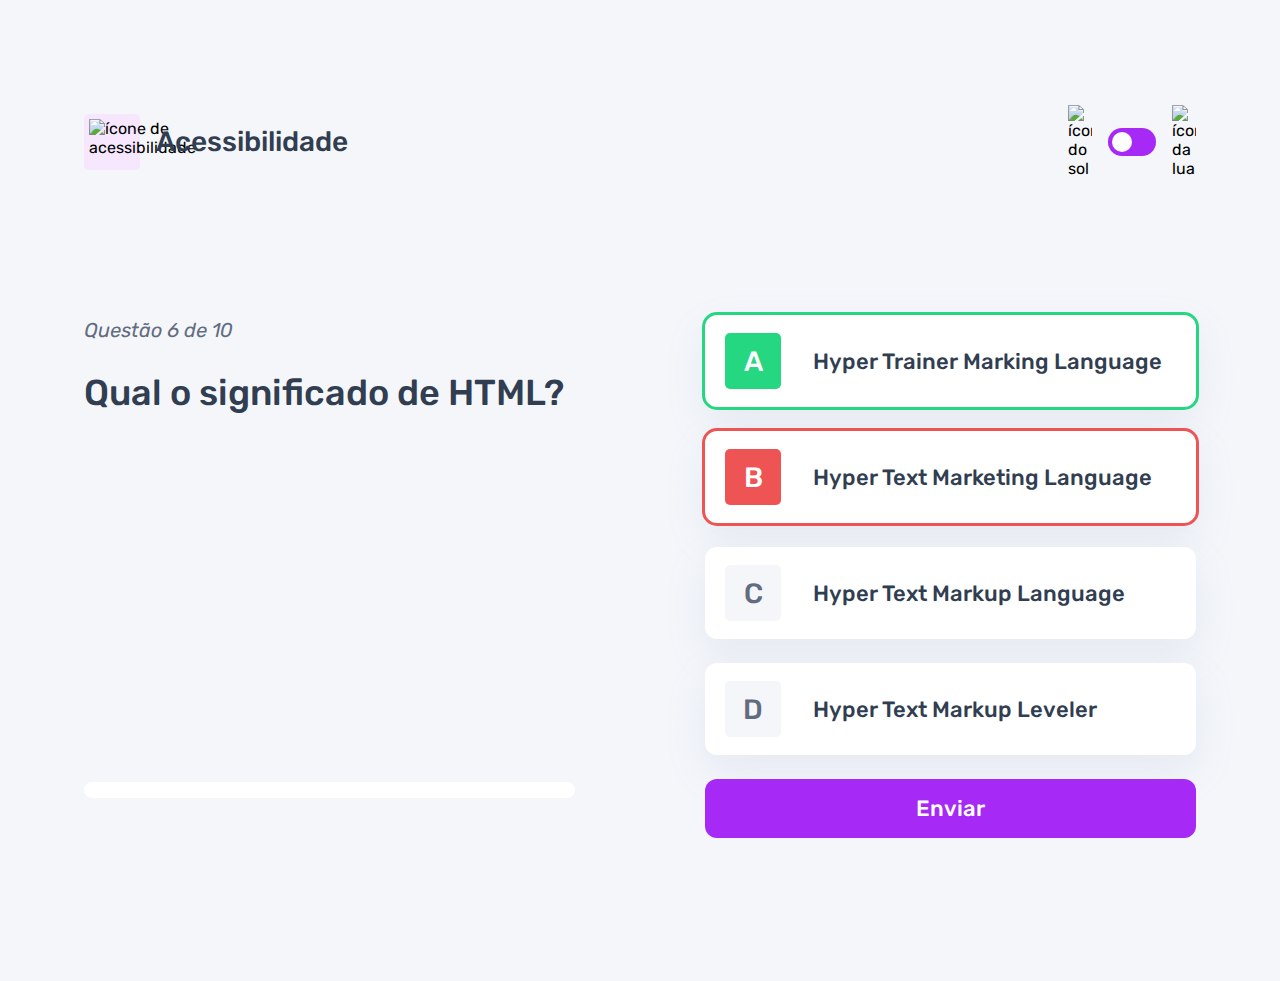
==== pages/quiz/quiz.html @ fcc84d75 "adicionando a responsividade para o desktop" ====
<!DOCTYPE html>
<html lang="en">
<head>
    <meta charset="UTF-8">
    <meta name="viewport" content="width=device-width, initial-scale=1.0">
    <link rel="preconnect" href="https://fonts.googleapis.com">
    <link rel="preconnect" href="https://fonts.gstatic.com" crossorigin>
    <link href="https://fonts.googleapis.com/css2?family=Rubik:ital,wght@0,300..900;1,300..900&display=swap" rel="stylesheet">
    <link rel="stylesheet" href="quiz.css">
    <title>Quiz Appp</title>
</head>
<body>
    <header>
        <div class="assunto">
            <div class="assunto_ícone">
                <img src="../../assets/images/icon-accessibility.svg" alt="ícone de acessibilidade">
            </div>
    
            <h1>Acessibilidade</h1>
        </div>
    
        <div class="tema">
            <img src="../../assets/images/icon-sun-dark.svg" alt="ícone do sol">
            <button>
                <div></div>
            </button>
            <img src="../../assets/images/icon-moon-dark.svg" alt="ícone da lua">
        </div>
       </header>
    
       <main>
        <section class="pergunta">
             <div>
            <p>Questão 6 de 10</p>
    
            <h2>Qual o significado de HTML?</h2>
            </div>
            <div class="barra_progresso">

            </div></div>

            </div>
        </section>
    
        <section class="alternativas">
            <form action="">
                <label for="alternativa_a" id="correta">
                    <input type="radio" id="alternativa_a" name="alternaiva">
                    <div>
                        <span>A</span>
                        Hyper Trainer Marking Language
                    </div>
                </label>
    
                <label for="alternativa_b" id="errada">
                    <input type="radio" id="alternativa_b" name="alternaiva">
    
                    <div>
                        <span>B</span>
                        Hyper Text Marketing Language                 
                    </div>
                </label>

                <label for="alternativa_c">
                    <input type="radio" id="alternativa_c" name="alternaiva">
    
                    <div>
                        <span>C</span>
                        Hyper Text Markup Language  
                    </div>             
                </label>
    
                <label for="alternativa_d">
                    <input type="radio" id="alternativa_d" name="alternaiva">
    
                    <div>
                        <span>D</span>
                        Hyper Text Markup Leveler  
                    </div>             
                </label>
            </form>
            <button>Enviar</button>
        </section>
       </main>
</body>
</html>
---- pages/quiz/quiz.css ----
* {
    margin: 0;
    padding: 0;
    box-sizing: border-box;
    font-family: "Rubik", sans-serif;
    -webkit-font-smoothing: antialiased;
}

:root{
    --bg-color: #f4f6fa;
    --purple: #a729f5;
    --primary-text-color: #313e51;
    --secondary-text-color: #626c7f;
    --button-bg: #fff;
    --shadow: 0px 16px 40px 0px rgba(143,160,193,0.14);
    --bg-html: #fff1e9;
    --bg-css: #e0fdef;
    --bg-javascript: #ebf0ff;
    --bg-acessibilidade: #f6e7ff;
    --white: #fff;
    --green: #26d782;
    --red: #ee5454;
    --bg-mobile: url(../../assets/images/pattern-background-mobile-light.svg);
    --bg-desktop: url(../../assets/images/pattern-background-desktop-light.svg);
}

body.escuro {
    --bg-color: #313e51;
    --bg-mobile: url(../../assets/images/pattern-background-mobile-dark.svg);
    --bg-desktop: url(../../assets/images/pattern-background-desktop-dark.svg);
    --primary-text-color: #fff;
    --secondary-text-color: #abc1e1;
    --button-bg: #3b4d66;
    --shadow:0px 16px 40px 0px rgba(49, 62, 81, 0.14);
}

body{
    height: 100vh;
    background: var(--bg-mobile) var(--bg-color);
    background-repeat: no-repeat;
    background-size: cover;
}

header {
    display: flex;
    justify-content: space-between;
    padding: 16px 24px;
}

.assunto {
    display: flex;
    align-items: center;
    gap: 16px;
}

.assunto_ícone {
    background: var(--bg-acessibilidade);
    width: 40px;
    height: 40px;
    padding: 5px;
    border-radius: 5px;
}


.assunto_ícone img {
    width: 100%;
}

.assunto h1 {
    font-size: 18px;
    font-weight: 500;
    color: var(--primary-text-color);
}

.tema {
    padding: 8px 0;
    display: flex;
    align-items: center;
    gap: 8px;
}

.tema img {
    width: 16px;
}

.tema button {
    height: 20px;
    width: 32px;
    background: var(--purple);
    border: 0;
    border-radius: 999px;
    padding: 4px;
}

.tema button div {
    background: var(--white);
    width: 12px;
    height: 12px;
    border-radius: 999px;
}

main {
    padding: 32px 24px;
}

.pergunta {
    margin-bottom: 40px;
}

.pergunta p {
    font-style: italic;
    font-size: 14px;
    color: var(--secondary-text-color);
    margin-bottom: 12px;
}

.pergunta h2 {
    font-size: 20px;
    font-weight: 500;
    color: var(--primary-text-color);
    line-height: 24px;
    margin-bottom: 24px;
}

.barra_progresso {
    background: var(--button-bg);
    height: 16px;
    padding: 4px;
    border-radius: 999px;
}

.barra_progresso div {
    height: 100%;
    width: 60%;
    background: var(--purple);
    border-radius: 999px;
}

.alternativas form {
    display: flex;
    flex-direction: column;
    gap: 12px;
    margin-bottom: 12px;
}

.alternativas label {
    display: block;
    background: var(--button-bg);
    padding: 12px;
    font-size: 18px;
    font-weight: 500;
    border-radius: 12px;
    box-shadow: var(--shadow);
    color: var(--primary-text-color);
}

.alternativas label:has(input:checked) {
    outline: 3px solid var(--purple);

    & span {
        background: var(--purple);
        color: var(--white);
    }
}

.alternativas label#correta {
    outline: 3px solid var(--green);

    & span {
        background: var(--green);
        color: var(--white);
    }
}

.alternativas label#errada {
    outline: 3px solid var(--red);

    & span {
        background: var(--red);
        color: var(--white);
    }
}

.alternativas input {
    display: none;
}

.alternativas div {
    display: flex;
    align-items: center;
    gap: 16px;
}                   

 .alternativas input {
    display: none;
 }

 .alternativas div span {
    display: block;
    width: 40px;
    height: 40px;
    background: var(--bg-color);
    border-radius: 5px;
    color: var(--secondary-text-color);

    display: flex;
    align-items: center;
    justify-content: center;
    flex-shrink: 0;
 }

.alternativas button {
    padding: 16px;
    border-radius: 12px;
    border: none;
    background: var(--purple);
    color: var(--white);
    width: 100%;

    font-size: 18px;
    font-weight: 500;
}


@media(min-width: 1100px) {
    
    header {
        margin-block: 81px;
        max-width: 1160px;
        margin-inline: auto;
    }

    .assunto_ícone {
        width: 56px;
        height: 56px;
    }

    .assunto h1 {
        font-size: 28px;
    }
    
    .tema {
        gap: 16px;
    }

    .tema img {
        width: 24px;
    }

    .tema button {
        width: 48px;
        height: 28px;
    }

    .tema button div {
        width: 20px;
        height: 20px;
    }
    main{
        max-width: 1160px;
        margin-inline: auto;

        display: flex;
        gap: 130px;
    }

    section {
        width: 100%;
    }

    .pergunta {
        display: flex;
        flex-direction: column;
        justify-content: space-between;
    }

    .pergunta p {
        font-size: 20px;
        line-height: 30px;
        margin-bottom: 27px;
    }

    .pergunta h2 {
        font-size: 36px;
        line-height: 42px;
    }

    .alternativas form {
        gap: 24px;
        margin-bottom: 24px;
    }

    .alternativas label {
        font-size: 22px;
        padding: 18px 20px;
    }

    .alternativas div {
        gap: 32px;
    }

    .alternativas div span {
        width: 56px;
        height: 56px;
        font-size: 28px;
    }

    .alternativas button {
        font-size: 22px;
    }
}
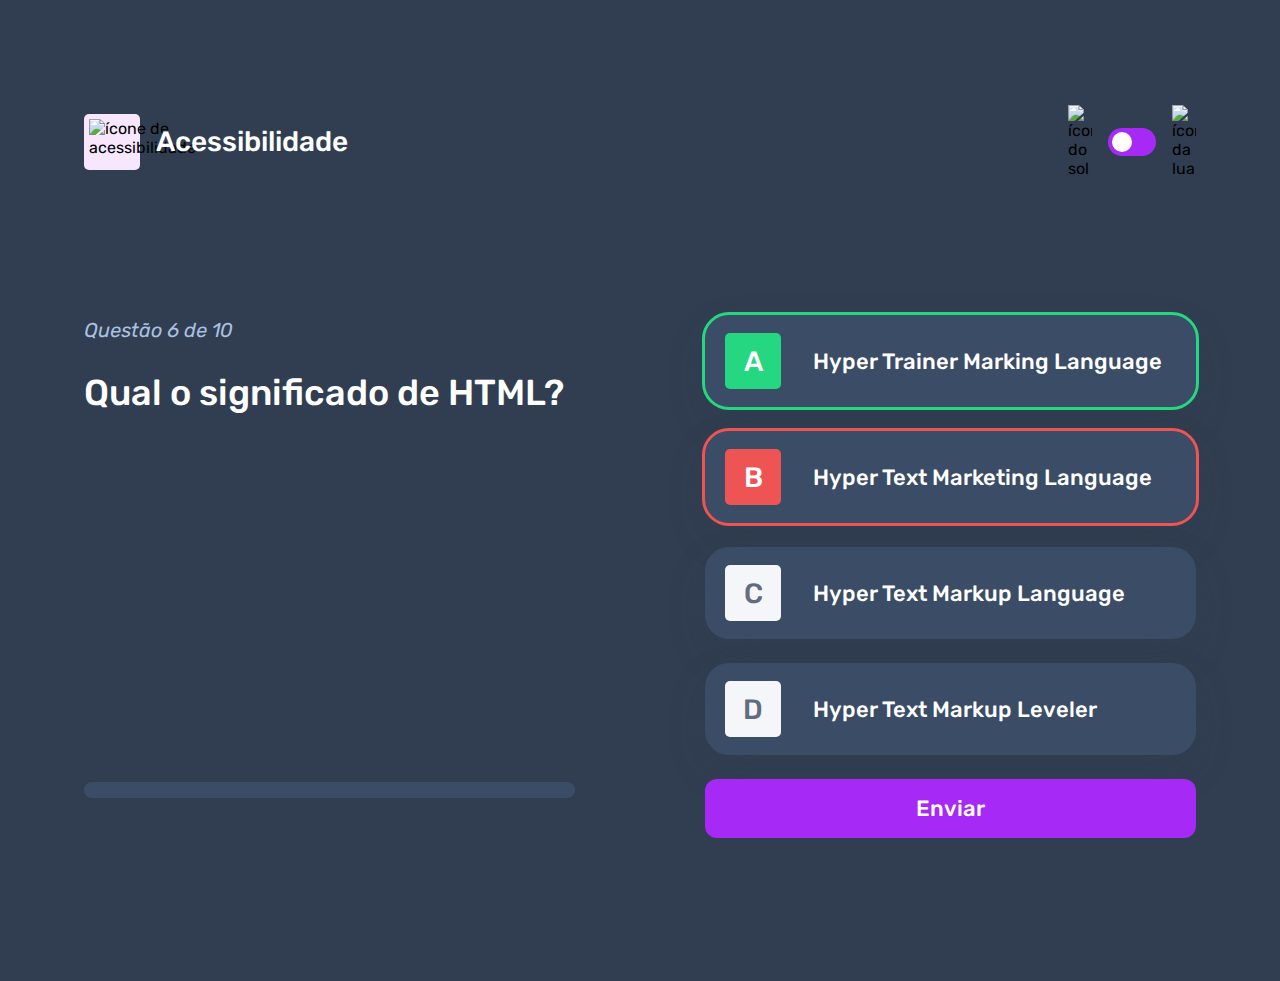
==== commit 7b900905: "ajuste das cores do tema escuro" ====
--- a/pages/quiz/quiz.html
+++ b/pages/quiz/quiz.html
@@ -9,7 +9,7 @@
     <link rel="stylesheet" href="quiz.css">
     <title>Quiz Appp</title>
 </head>
-<body>
+<body class="escuro">
     <header>
         <div class="assunto">
             <div class="assunto_ícone">
--- a/pages/quiz/quiz.css
+++ b/pages/quiz/quiz.css
@@ -8,7 +8,10 @@
 
 :root{
     --bg-color: #f4f6fa;
+    --purple-hover: rgba(167, 41, 245, 0.7);
     --purple: #a729f5;
+    --bg-span: #f4f6fa;
+    --color-span: #626c7f;
     --primary-text-color: #313e51;
     --secondary-text-color: #626c7f;
     --button-bg: #fff;
@@ -26,6 +29,7 @@
 
 body.escuro {
     --bg-color: #313e51;
+    --color-span: #626c7f;
     --bg-mobile: url(../../assets/images/pattern-background-mobile-dark.svg);
     --bg-desktop: url(../../assets/images/pattern-background-desktop-dark.svg);
     --primary-text-color: #fff;
@@ -152,7 +156,24 @@
     border-radius: 12px;
     box-shadow: var(--shadow);
     color: var(--primary-text-color);
-}
+    cursor: pointer;
+}
+
+
+
+
+
+
+.alternativas label:hover {
+    & span {
+        background: var(--bg-acessibilidade);
+        color: var(--purple);
+    }
+}
+
+
+
+
 
 .alternativas label:has(input:checked) {
     outline: 3px solid var(--purple);
@@ -199,9 +220,9 @@
     display: block;
     width: 40px;
     height: 40px;
-    background: var(--bg-color);
+    background: var(--bg-span);
     border-radius: 5px;
-    color: var(--secondary-text-color);
+    color: var(--color-span);
 
     display: flex;
     align-items: center;
@@ -216,9 +237,14 @@
     background: var(--purple);
     color: var(--white);
     width: 100%;
-
     font-size: 18px;
     font-weight: 500;
+    transition: background 0.3s;
+}
+
+.alternativas button:hover {
+    background: var(--purple-hover);
+    cursor: pointer;
 }
 
 
@@ -293,6 +319,7 @@
     .alternativas label {
         font-size: 22px;
         padding: 18px 20px;
+        border-radius: 24px;
     }
 
     .alternativas div {
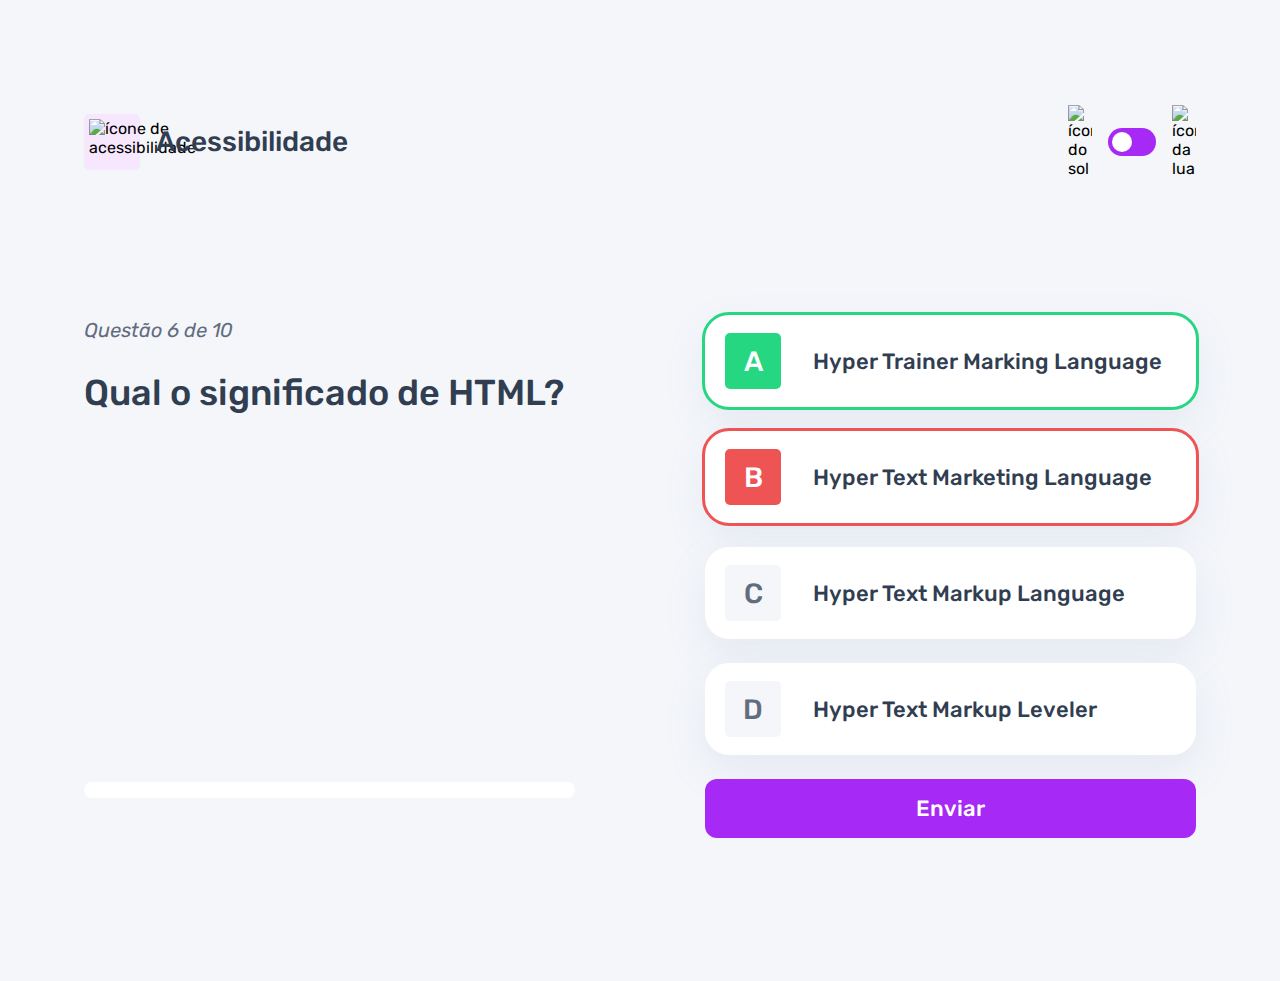
==== commit d72748a0: "ajustando fundo do desktop e html" ====
--- a/pages/quiz/quiz.html
+++ b/pages/quiz/quiz.html
@@ -9,7 +9,7 @@
     <link rel="stylesheet" href="quiz.css">
     <title>Quiz Appp</title>
 </head>
-<body class="escuro">
+<body>
     <header>
         <div class="assunto">
             <div class="assunto_ícone">
--- a/pages/quiz/quiz.css
+++ b/pages/quiz/quiz.css
@@ -250,6 +250,13 @@
 
 @media(min-width: 1100px) {
     
+    body {
+        background: var(--bg-desktop) var(--bg-color);
+        background-size: cover;
+        background-repeat: no-repeat;
+    }
+
+
     header {
         margin-block: 81px;
         max-width: 1160px;
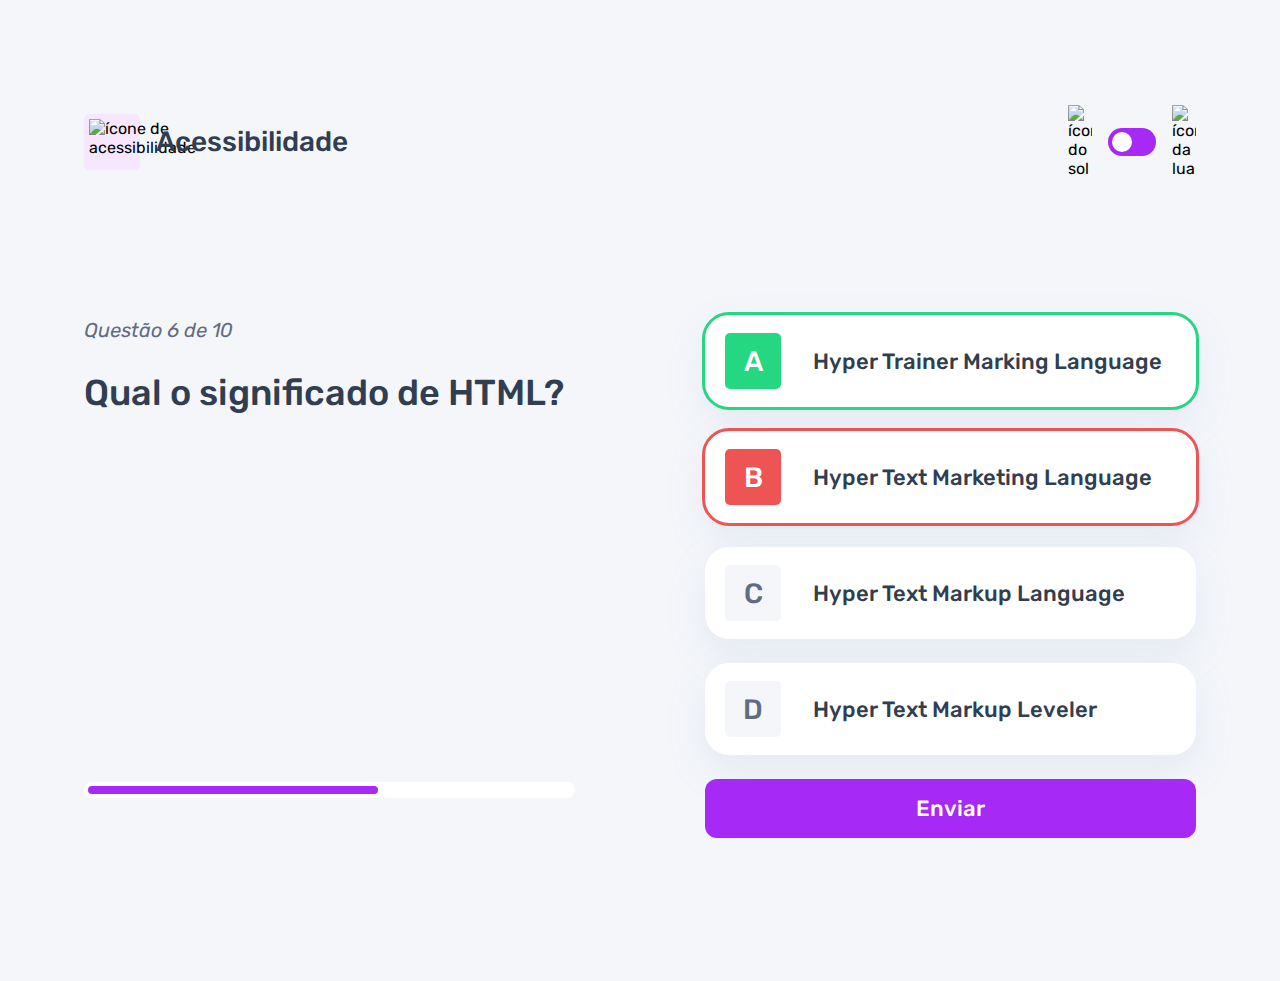
==== commit c302c43f: "adição do javascript do quiz.html para trocar o tema" ====
--- a/pages/quiz/quiz.html
+++ b/pages/quiz/quiz.html
@@ -7,80 +7,69 @@
     <link rel="preconnect" href="https://fonts.gstatic.com" crossorigin>
     <link href="https://fonts.googleapis.com/css2?family=Rubik:ital,wght@0,300..900;1,300..900&display=swap" rel="stylesheet">
     <link rel="stylesheet" href="quiz.css">
-    <title>Quiz Appp</title>
+    <script src="./quiz.js" type="module" defer></script>
+    <title>Quiz App</title>
 </head>
 <body>
-    <header>
-        <div class="assunto">
-            <div class="assunto_ícone">
-                <img src="../../assets/images/icon-accessibility.svg" alt="ícone de acessibilidade">
-            </div>
-    
-            <h1>Acessibilidade</h1>
+   <header>
+    <div class="assunto">
+        <div class="assunto_ícone">
+            <img src="../../assets/images/icon-accessibility.svg" alt="ícone de acessibilidade">
         </div>
-    
-        <div class="tema">
-            <img src="../../assets/images/icon-sun-dark.svg" alt="ícone do sol">
-            <button>
-                <div></div>
-            </button>
-            <img src="../../assets/images/icon-moon-dark.svg" alt="ícone da lua">
+        <h1>Acessibilidade</h1>
+    </div>
+    <div class="tema">
+        <img src="../../assets/images/icon-sun-dark.svg" alt="ícone do sol">
+        <button>
+            <div></div>
+        </button>
+        <img src="../../assets/images/icon-moon-dark.svg" alt="ícone da lua">
+    </div>
+   </header>
+   <main>
+    <section class="pergunta">
+        <div>
+        <p>Questão 6 de 10</p>
+        <h2>Qual o significado de HTML?</h2>
         </div>
-       </header>
-    
-       <main>
-        <section class="pergunta">
-             <div>
-            <p>Questão 6 de 10</p>
-    
-            <h2>Qual o significado de HTML?</h2>
-            </div>
-            <div class="barra_progresso">
-
-            </div></div>
-
-            </div>
-        </section>
-    
-        <section class="alternativas">
-            <form action="">
-                <label for="alternativa_a" id="correta">
-                    <input type="radio" id="alternativa_a" name="alternaiva">
-                    <div>
-                        <span>A</span>
-                        Hyper Trainer Marking Language
-                    </div>
-                </label>
-    
-                <label for="alternativa_b" id="errada">
-                    <input type="radio" id="alternativa_b" name="alternaiva">
-    
-                    <div>
-                        <span>B</span>
-                        Hyper Text Marketing Language                 
-                    </div>
-                </label>
-
-                <label for="alternativa_c">
-                    <input type="radio" id="alternativa_c" name="alternaiva">
-    
-                    <div>
-                        <span>C</span>
-                        Hyper Text Markup Language  
-                    </div>             
-                </label>
-    
-                <label for="alternativa_d">
-                    <input type="radio" id="alternativa_d" name="alternaiva">
-    
-                    <div>
-                        <span>D</span>
-                        Hyper Text Markup Leveler  
-                    </div>             
-                </label>
-            </form>
-            <button>Enviar</button>
-        </section>
-       </main>
+        <div class="barra_progresso">
+            <div></div>
+        </div>
+    </section>
+    <section class="alternativas">
+        <form action="">
+            <label for="alternativa_a" id="correta">
+                <input type="radio" id="alternativa_a" name="alternativa">
+                
+                <div>
+                    <span>A</span>
+                    Hyper Trainer Marking Language
+                </div>
+            </label>
+            <label for="alternativa_b" id="errada">
+                <input type="radio" id="alternativa_b" name="alternativa">
+                <div>
+                    <span>B</span>
+                    Hyper Text Marketing Language                    
+                </div>
+            </label>
+            <label for="alternativa_c">
+                <input type="radio" id="alternativa_c" name="alternativa">
+                <div>
+                    <span>C</span>
+                    Hyper Text Markup Language  
+                </div>             
+            </label>
+            <label for="alternativa_d">
+                <input type="radio" id="alternativa_d" name="alternativa">
+                <div>
+                    <span>D</span>
+                    Hyper Text Markup Leveler  
+                </div>             
+            </label>
+        </form>
+        <button>Enviar</button>
+    </section>
+   </main>
 </body>
 </html>--- a/pages/quiz/quiz.css
+++ b/pages/quiz/quiz.css
@@ -5,13 +5,12 @@
     font-family: "Rubik", sans-serif;
     -webkit-font-smoothing: antialiased;
 }
-
 :root{
     --bg-color: #f4f6fa;
-    --purple-hover: rgba(167, 41, 245, 0.7);
     --purple: #a729f5;
     --bg-span: #f4f6fa;
     --color-span: #626c7f;
+    --purple-hover: rgba(167, 41, 245, 0.7);
     --primary-text-color: #313e51;
     --secondary-text-color: #626c7f;
     --button-bg: #fff;
@@ -26,7 +25,6 @@
     --bg-mobile: url(../../assets/images/pattern-background-mobile-light.svg);
     --bg-desktop: url(../../assets/images/pattern-background-desktop-light.svg);
 }
-
 body.escuro {
     --bg-color: #313e51;
     --color-span: #626c7f;
@@ -37,26 +35,22 @@
     --button-bg: #3b4d66;
     --shadow:0px 16px 40px 0px rgba(49, 62, 81, 0.14);
 }
-
 body{
     height: 100vh;
     background: var(--bg-mobile) var(--bg-color);
     background-repeat: no-repeat;
     background-size: cover;
 }
-
 header {
     display: flex;
     justify-content: space-between;
     padding: 16px 24px;
 }
-
 .assunto {
     display: flex;
     align-items: center;
     gap: 16px;
 }
-
 .assunto_ícone {
     background: var(--bg-acessibilidade);
     width: 40px;
@@ -64,29 +58,24 @@
     padding: 5px;
     border-radius: 5px;
 }
-
-
+ 
 .assunto_ícone img {
     width: 100%;
 }
-
 .assunto h1 {
     font-size: 18px;
     font-weight: 500;
     color: var(--primary-text-color);
 }
-
 .tema {
     padding: 8px 0;
     display: flex;
     align-items: center;
     gap: 8px;
 }
-
 .tema img {
     width: 16px;
 }
-
 .tema button {
     height: 20px;
     width: 32px;
@@ -94,6 +83,8 @@
     border: 0;
     border-radius: 999px;
     padding: 4px;
+    display: flex;
+    cursor: pointer;
 }
 
 .tema button div {
@@ -102,22 +93,18 @@
     height: 12px;
     border-radius: 999px;
 }
-
 main {
     padding: 32px 24px;
 }
-
 .pergunta {
     margin-bottom: 40px;
 }
-
 .pergunta p {
     font-style: italic;
     font-size: 14px;
     color: var(--secondary-text-color);
     margin-bottom: 12px;
 }
-
 .pergunta h2 {
     font-size: 20px;
     font-weight: 500;
@@ -125,28 +112,24 @@
     line-height: 24px;
     margin-bottom: 24px;
 }
-
 .barra_progresso {
     background: var(--button-bg);
     height: 16px;
     padding: 4px;
     border-radius: 999px;
 }
-
 .barra_progresso div {
     height: 100%;
     width: 60%;
     background: var(--purple);
     border-radius: 999px;
 }
-
 .alternativas form {
     display: flex;
     flex-direction: column;
     gap: 12px;
     margin-bottom: 12px;
 }
-
 .alternativas label {
     display: block;
     background: var(--button-bg);
@@ -158,64 +141,44 @@
     color: var(--primary-text-color);
     cursor: pointer;
 }
-
-
-
-
-
-
 .alternativas label:hover {
     & span {
         background: var(--bg-acessibilidade);
         color: var(--purple);
     }
 }
-
-
-
-
-
 .alternativas label:has(input:checked) {
     outline: 3px solid var(--purple);
-
     & span {
         background: var(--purple);
         color: var(--white);
     }
 }
-
 .alternativas label#correta {
     outline: 3px solid var(--green);
-
     & span {
         background: var(--green);
         color: var(--white);
     }
 }
-
 .alternativas label#errada {
     outline: 3px solid var(--red);
-
     & span {
         background: var(--red);
         color: var(--white);
     }
 }
-
 .alternativas input {
     display: none;
 }
-
 .alternativas div {
     display: flex;
     align-items: center;
     gap: 16px;
-}                   
-
+}                             
  .alternativas input {
     display: none;
  }
-
  .alternativas div span {
     display: block;
     width: 40px;
@@ -223,13 +186,11 @@
     background: var(--bg-span);
     border-radius: 5px;
     color: var(--color-span);
-
     display: flex;
     align-items: center;
     justify-content: center;
     flex-shrink: 0;
  }
-
 .alternativas button {
     padding: 16px;
     border-radius: 12px;
@@ -246,17 +207,13 @@
     background: var(--purple-hover);
     cursor: pointer;
 }
-
-
 @media(min-width: 1100px) {
-    
     body {
         background: var(--bg-desktop) var(--bg-color);
         background-size: cover;
         background-repeat: no-repeat;
     }
 
-
     header {
         margin-block: 81px;
         max-width: 1160px;
@@ -271,7 +228,7 @@
     .assunto h1 {
         font-size: 28px;
     }
-    
+
     .tema {
         gap: 16px;
     }
@@ -289,6 +246,7 @@
         width: 20px;
         height: 20px;
     }
+
     main{
         max-width: 1160px;
         margin-inline: auto;
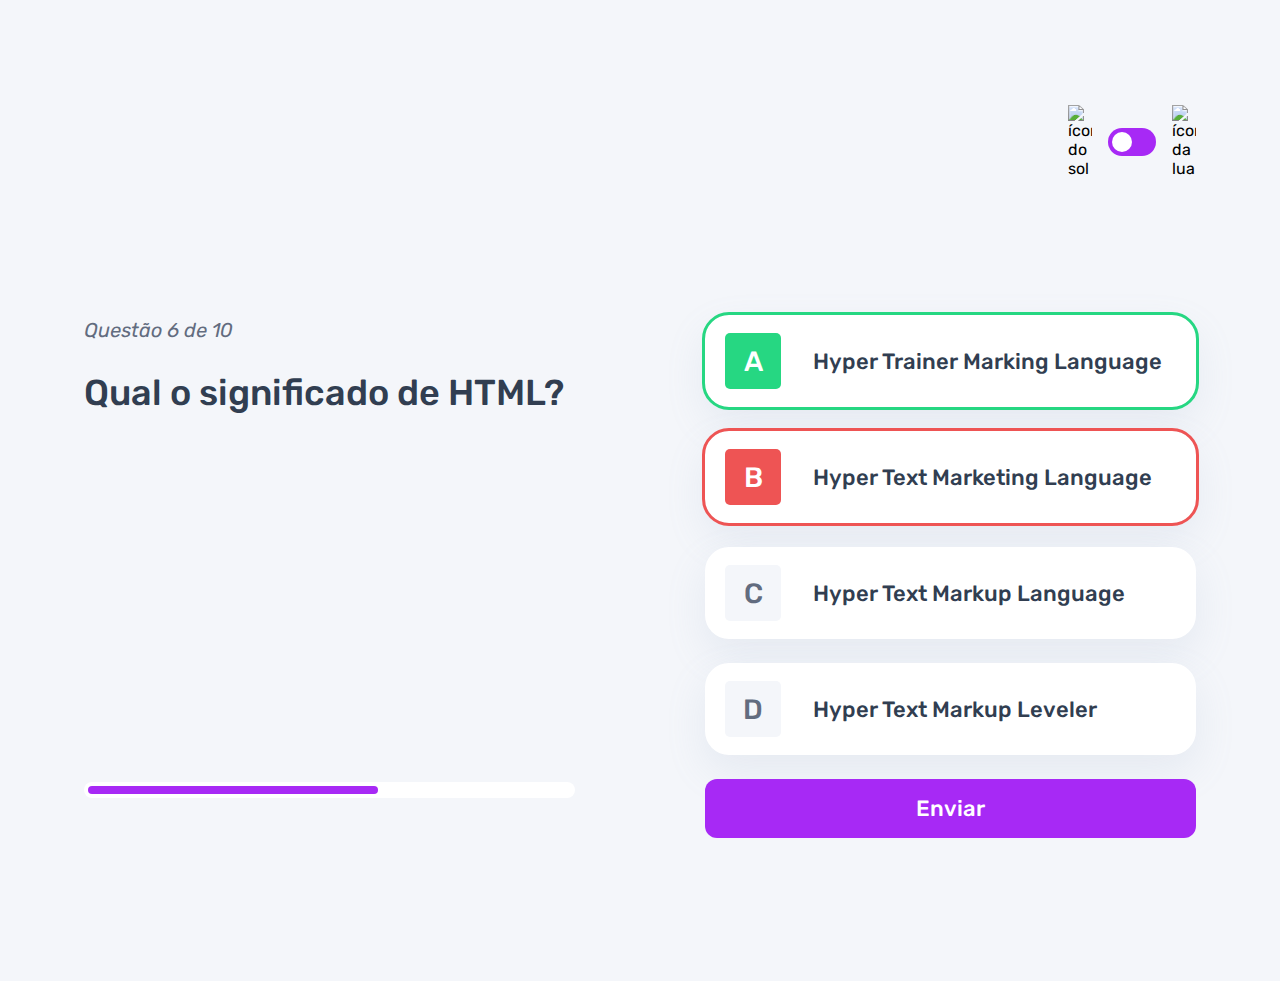
==== commit 53a0bd03: "alteração dinâmica do assunto da página git commit -m" ====
--- a/pages/quiz/quiz.html
+++ b/pages/quiz/quiz.html
@@ -14,9 +14,9 @@
    <header>
     <div class="assunto">
         <div class="assunto_ícone">
-            <img src="../../assets/images/icon-accessibility.svg" alt="ícone de acessibilidade">
+            <img src="" alt="">
         </div>
-        <h1>Acessibilidade</h1>
+        <h1></h1>
     </div>
     <div class="tema">
         <img src="../../assets/images/icon-sun-dark.svg" alt="ícone do sol">
--- a/pages/quiz/quiz.css
+++ b/pages/quiz/quiz.css
@@ -52,11 +52,27 @@
     gap: 16px;
 }
 .assunto_ícone {
-    background: var(--bg-acessibilidade);
+    
     width: 40px;
     height: 40px;
     padding: 5px;
     border-radius: 5px;
+}
+
+.assunto_ícone.html {
+    background: var(--bg-html);
+}
+
+.assunto_ícone.css {
+    background: var(--bg-css);
+}
+
+.assunto_ícone.javascript {
+    background: var(--bg-javascript);
+}
+
+.assunto_ícone.acessibilidade {
+    background: var(--bg-acessibilidade);
 }
  
 .assunto_ícone img {
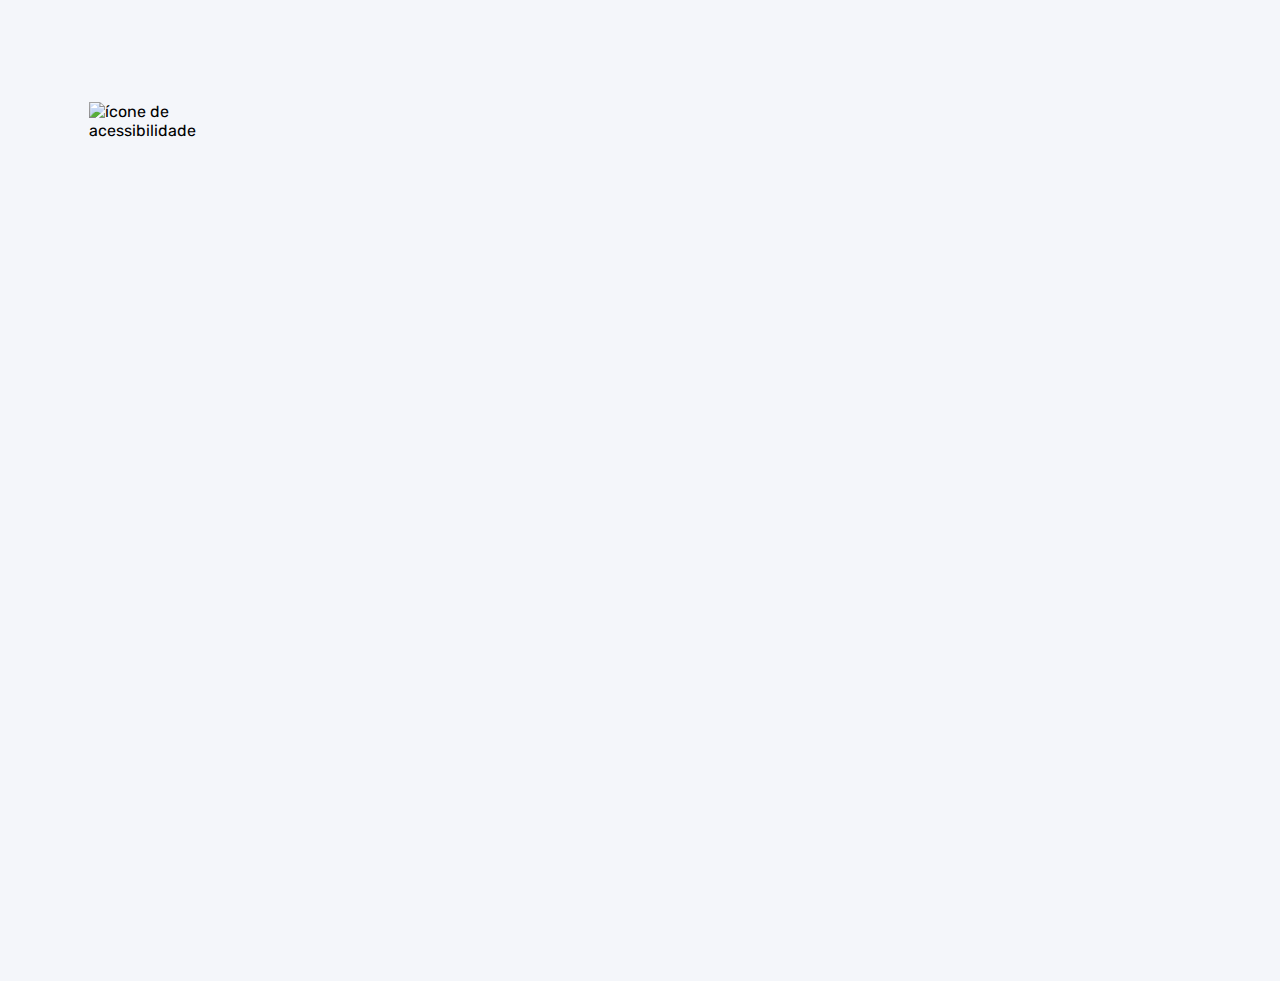
==== commit 00a6a289: "adicionada as funções de buscar as perguntas e montar as perguntas no html" ====
--- a/pages/quiz/quiz.html
+++ b/pages/quiz/quiz.html
@@ -14,62 +14,14 @@
    <header>
     <div class="assunto">
         <div class="assunto_ícone">
-            <img src="" alt="">
+            <img src="" alt="ícone de acessibilidade">
         </div>
+
+        
         <h1></h1>
-    </div>
-    <div class="tema">
-        <img src="../../assets/images/icon-sun-dark.svg" alt="ícone do sol">
-        <button>
-            <div></div>
-        </button>
-        <img src="../../assets/images/icon-moon-dark.svg" alt="ícone da lua">
-    </div>
    </header>
+
    <main>
-    <section class="pergunta">
-        <div>
-        <p>Questão 6 de 10</p>
-        <h2>Qual o significado de HTML?</h2>
-        </div>
-        <div class="barra_progresso">
-            <div></div>
-        </div>
-    </section>
-    <section class="alternativas">
-        <form action="">
-            <label for="alternativa_a" id="correta">
-                <input type="radio" id="alternativa_a" name="alternativa">
-                
-                <div>
-                    <span>A</span>
-                    Hyper Trainer Marking Language
-                </div>
-            </label>
-            <label for="alternativa_b" id="errada">
-                <input type="radio" id="alternativa_b" name="alternativa">
-                <div>
-                    <span>B</span>
-                    Hyper Text Marketing Language                    
-                </div>
-            </label>
-            <label for="alternativa_c">
-                <input type="radio" id="alternativa_c" name="alternativa">
-                <div>
-                    <span>C</span>
-                    Hyper Text Markup Language  
-                </div>             
-            </label>
-            <label for="alternativa_d">
-                <input type="radio" id="alternativa_d" name="alternativa">
-                <div>
-                    <span>D</span>
-                    Hyper Text Markup Leveler  
-                </div>             
-            </label>
-        </form>
-        <button>Enviar</button>
-    </section>
    </main>
 </body>
 </html>--- a/pages/quiz/quiz.css
+++ b/pages/quiz/quiz.css
@@ -136,7 +136,6 @@
 }
 .barra_progresso div {
     height: 100%;
-    width: 60%;
     background: var(--purple);
     border-radius: 999px;
 }
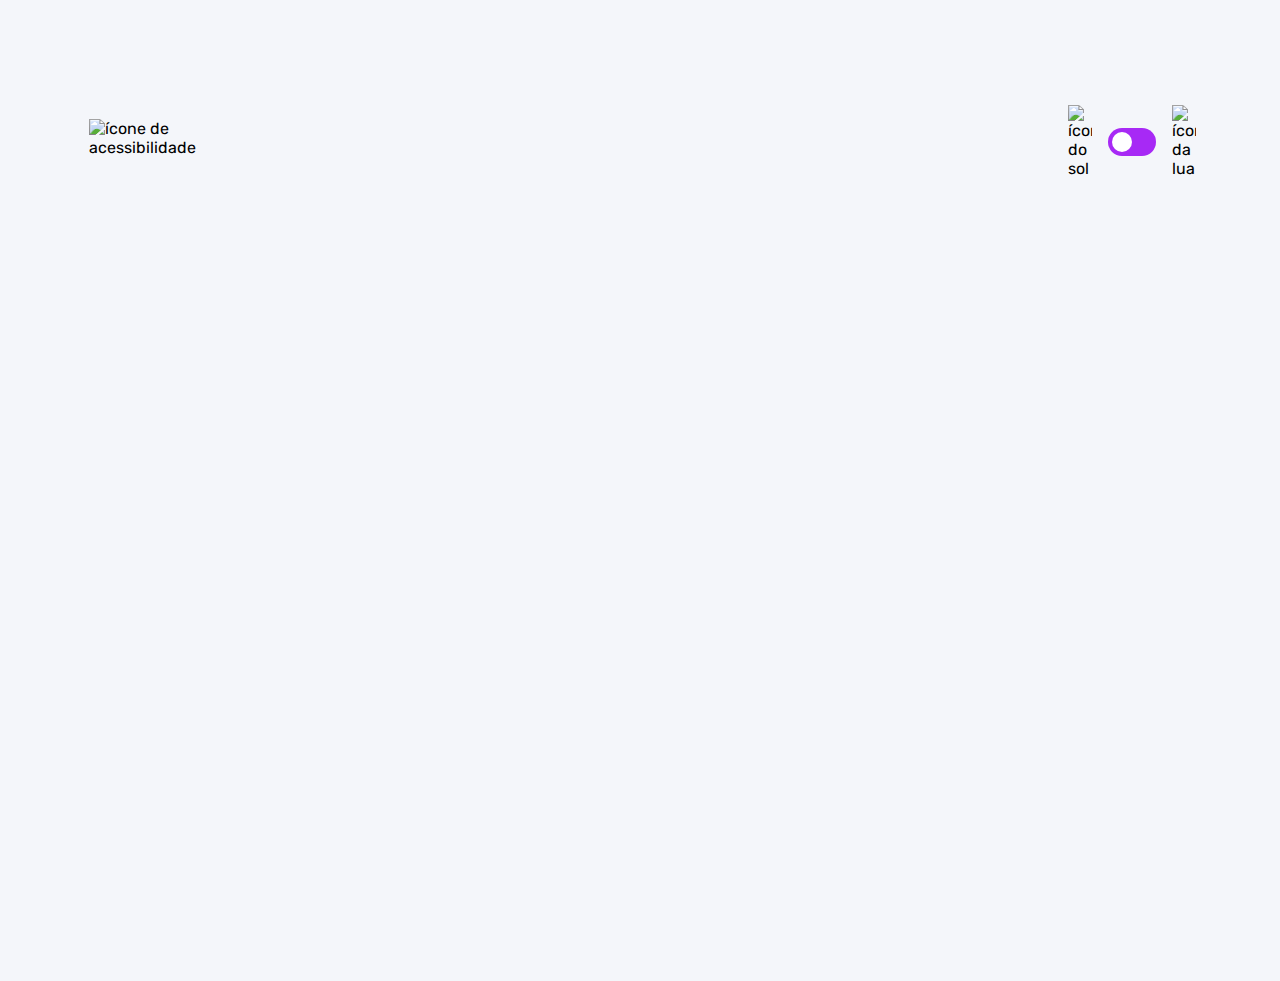
==== commit 0893b289: "ajustes de função de selecionar assunto para funcionar em todos os dispositivos" ====
--- a/pages/quiz/quiz.html
+++ b/pages/quiz/quiz.html
@@ -17,8 +17,17 @@
             <img src="" alt="ícone de acessibilidade">
         </div>
 
-        
         <h1></h1>
+    </div>
+    
+
+    <div class="tema">
+        <img src="../../assets/images/icon-sun-dark.svg" alt="ícone do sol">
+        <button>
+            <div></div>
+        </button>
+        <img src="../../assets/images/icon-moon-dark.svg" alt="ícone da lua">
+    </div>
    </header>
 
    <main>
--- a/pages/quiz/quiz.css
+++ b/pages/quiz/quiz.css
@@ -5,6 +5,8 @@
     font-family: "Rubik", sans-serif;
     -webkit-font-smoothing: antialiased;
 }
+
+
 :root{
     --bg-color: #f4f6fa;
     --purple: #a729f5;
@@ -25,6 +27,8 @@
     --bg-mobile: url(../../assets/images/pattern-background-mobile-light.svg);
     --bg-desktop: url(../../assets/images/pattern-background-desktop-light.svg);
 }
+
+
 body.escuro {
     --bg-color: #313e51;
     --color-span: #626c7f;
@@ -41,18 +45,22 @@
     background-repeat: no-repeat;
     background-size: cover;
 }
+
+
+
 header {
     display: flex;
     justify-content: space-between;
     padding: 16px 24px;
 }
+
 .assunto {
     display: flex;
     align-items: center;
     gap: 16px;
 }
+
 .assunto_ícone {
-    
     width: 40px;
     height: 40px;
     padding: 5px;
@@ -74,24 +82,28 @@
 .assunto_ícone.acessibilidade {
     background: var(--bg-acessibilidade);
 }
- 
+
 .assunto_ícone img {
     width: 100%;
 }
+
 .assunto h1 {
     font-size: 18px;
     font-weight: 500;
     color: var(--primary-text-color);
 }
+
 .tema {
     padding: 8px 0;
     display: flex;
     align-items: center;
     gap: 8px;
 }
+
 .tema img {
     width: 16px;
 }
+
 .tema button {
     height: 20px;
     width: 32px;
@@ -109,18 +121,22 @@
     height: 12px;
     border-radius: 999px;
 }
+
 main {
     padding: 32px 24px;
 }
+
 .pergunta {
     margin-bottom: 40px;
 }
+
 .pergunta p {
     font-style: italic;
     font-size: 14px;
     color: var(--secondary-text-color);
     margin-bottom: 12px;
 }
+
 .pergunta h2 {
     font-size: 20px;
     font-weight: 500;
@@ -128,23 +144,27 @@
     line-height: 24px;
     margin-bottom: 24px;
 }
+
 .barra_progresso {
     background: var(--button-bg);
     height: 16px;
     padding: 4px;
     border-radius: 999px;
 }
+
 .barra_progresso div {
     height: 100%;
     background: var(--purple);
     border-radius: 999px;
 }
+
 .alternativas form {
     display: flex;
     flex-direction: column;
     gap: 12px;
     margin-bottom: 12px;
 }
+
 .alternativas label {
     display: block;
     background: var(--button-bg);
@@ -156,44 +176,57 @@
     color: var(--primary-text-color);
     cursor: pointer;
 }
+
 .alternativas label:hover {
     & span {
         background: var(--bg-acessibilidade);
         color: var(--purple);
     }
 }
+
 .alternativas label:has(input:checked) {
     outline: 3px solid var(--purple);
+
     & span {
         background: var(--purple);
         color: var(--white);
     }
 }
+
 .alternativas label#correta {
     outline: 3px solid var(--green);
+
     & span {
         background: var(--green);
         color: var(--white);
     }
 }
+
 .alternativas label#errada {
     outline: 3px solid var(--red);
+
     & span {
         background: var(--red);
         color: var(--white);
     }
-}
+
+
+}
+
 .alternativas input {
     display: none;
 }
+
 .alternativas div {
     display: flex;
     align-items: center;
     gap: 16px;
-}                             
+}           
+
  .alternativas input {
     display: none;
  }
+
  .alternativas div span {
     display: block;
     width: 40px;
@@ -201,11 +234,13 @@
     background: var(--bg-span);
     border-radius: 5px;
     color: var(--color-span);
+
     display: flex;
     align-items: center;
     justify-content: center;
     flex-shrink: 0;
  }
+
 .alternativas button {
     padding: 16px;
     border-radius: 12px;
@@ -213,6 +248,7 @@
     background: var(--purple);
     color: var(--white);
     width: 100%;
+
     font-size: 18px;
     font-weight: 500;
     transition: background 0.3s;
@@ -222,6 +258,7 @@
     background: var(--purple-hover);
     cursor: pointer;
 }
+
 @media(min-width: 1100px) {
     body {
         background: var(--bg-desktop) var(--bg-color);
@@ -255,7 +292,11 @@
     .tema button {
         width: 48px;
         height: 28px;
-    }
+
+        
+    }
+
+
 
     .tema button div {
         width: 20px;
@@ -263,6 +304,8 @@
     }
 
     main{
+
+
         max-width: 1160px;
         margin-inline: auto;
 
@@ -273,6 +316,7 @@
     section {
         width: 100%;
     }
+
 
     .pergunta {
         display: flex;
@@ -291,10 +335,12 @@
         line-height: 42px;
     }
 
+
     .alternativas form {
         gap: 24px;
         margin-bottom: 24px;
     }
+
 
     .alternativas label {
         font-size: 22px;
@@ -302,6 +348,8 @@
         border-radius: 24px;
     }
 
+
+
     .alternativas div {
         gap: 32px;
     }
